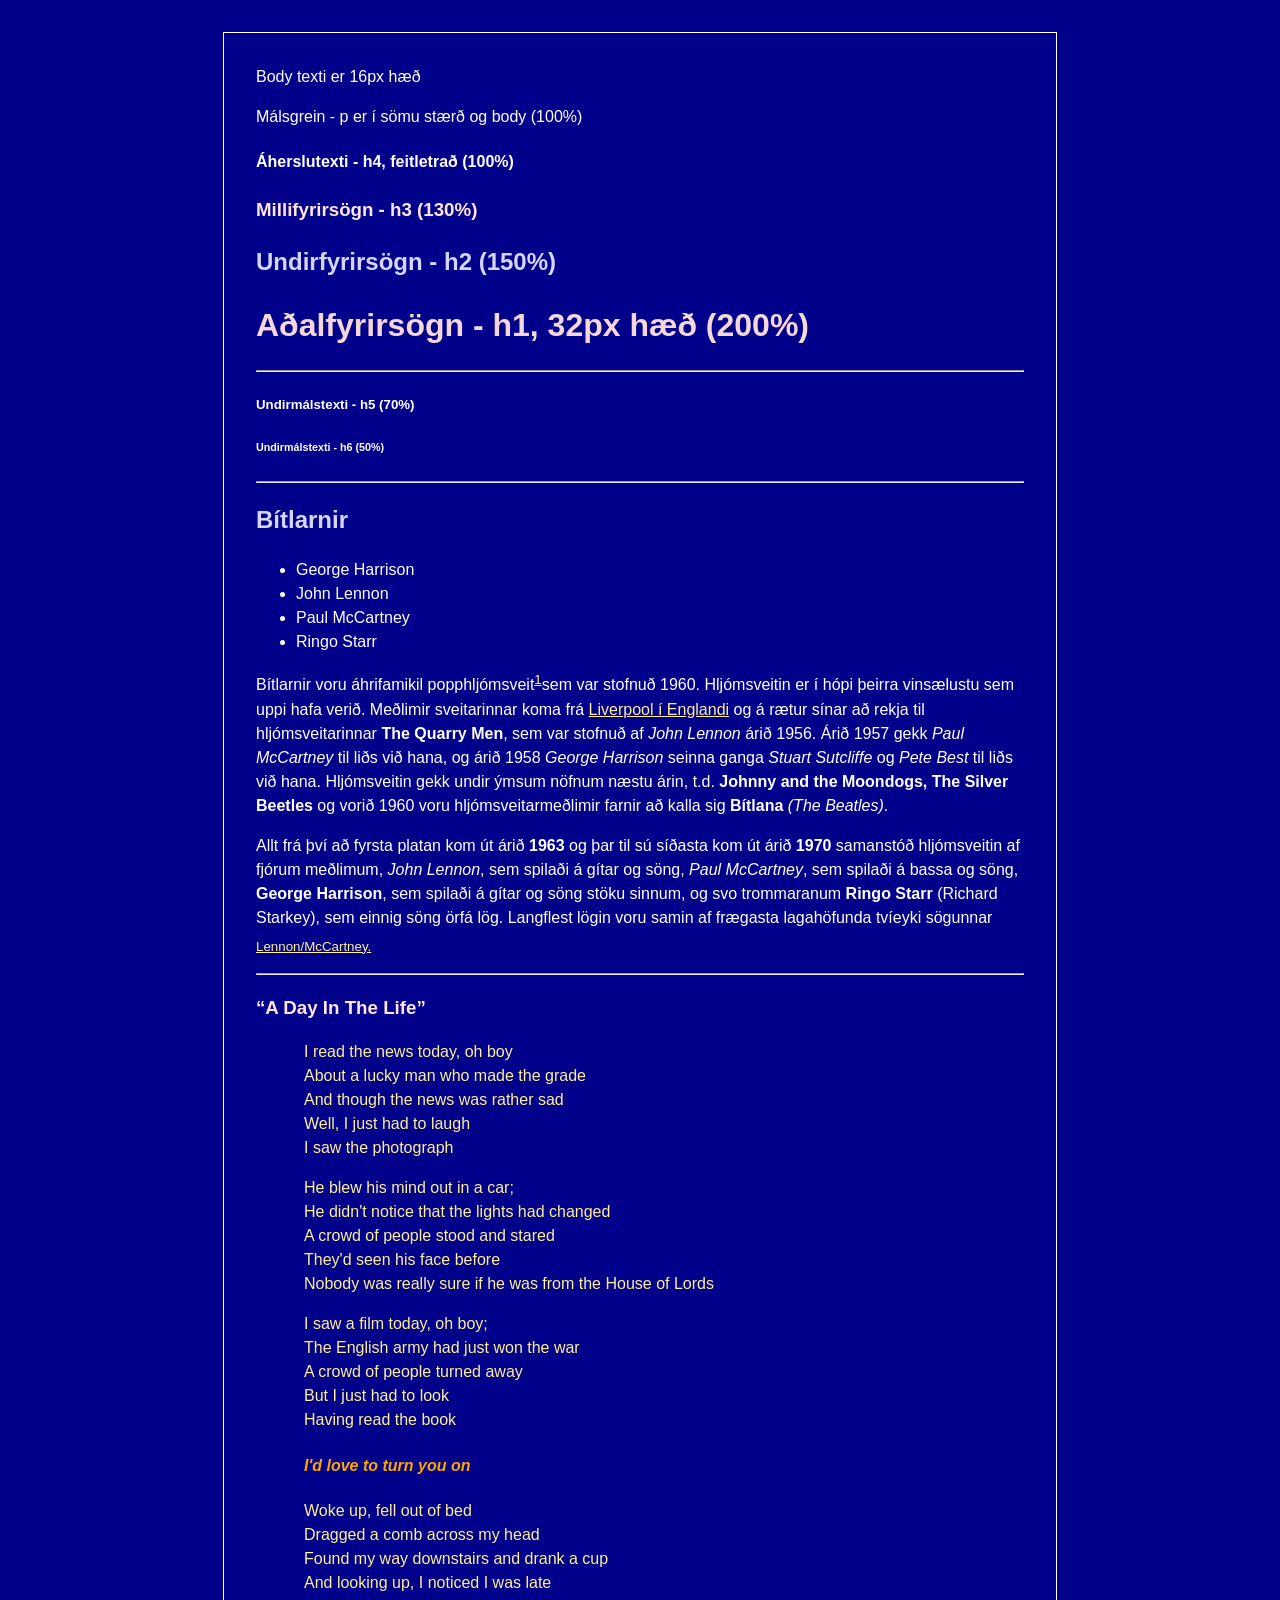
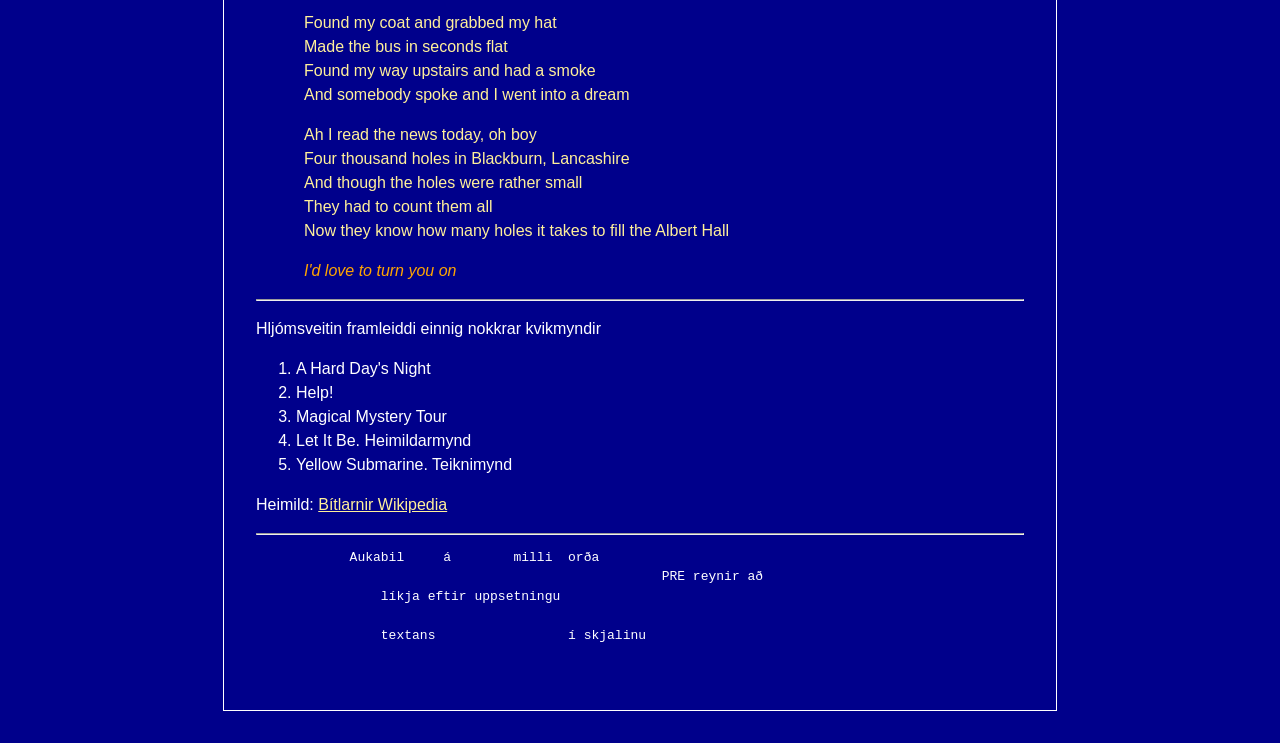
==== index.html @ 7739164f "Add files via upload" ====
<!DOCTYPE html>
<html lang="is">
<head>
    <meta charset="UTF-8">
    <meta name="viewport" content="width=device-width, initial-scale=1.0">
    <title>Verkefni 1</title>
    <!--link er í head taginu -->
    <link rel="stylesheet" href="styles.css">
</head>
<body>
    Body texti er 16px hæð
    <p>Málsgrein - p er í sömu stærð og body (100%) </p>
    <h4>Áherslutexti - h4, feitletrað (100%)</h4>
    <h3>Millifyrirsögn - h3 (130%)</h3>
    <h2>Undirfyrirsögn - h2 (150%)</h2>
    <h1>A&eth;alfyrirsögn - h1, 32px hæð (200%)</h1> 
    <hr>
    <h5>Undirmálstexti - h5 (70%)</h5>
    <h6>Undirmálstexti - h6 (50%) </h6>
    <hr>
    <h2>Bítlarnir</h2>
    <ul><!-- skýringatexti - unordered list --> <!--  -->
        <li>George Harrison</li>
        <li>John Lennon</li>
        <li>Paul McCartney</li>
        <li>Ringo Starr</li>
    </ul> 
    <p>Bítlarnir voru áhrifamikil popphljómsveit<sup><a href="https://en.wikipedia.org/wiki/The_Beatles">1</a></sup>sem var stofnuð 1960. Hljómsveitin er í hópi þeirra vinsælustu sem uppi hafa verið. Meðlimir sveitarinnar koma frá <a href="https://en.wikipedia.org/wiki/Liverpool">Liverpool í Englandi</a> og á rætur sínar að rekja til hljómsveitarinnar <strong>The Quarry Men</strong>, sem var stofnuð af <em>John Lennon</em> árið 1956. Árið 1957 gekk <em>Paul McCartney</em> til liðs við hana, og árið 1958 <em>George Harrison</em> seinna ganga <em>Stuart Sutcliffe</em> og <em>Pete Best</em> til liðs við hana. Hljómsveitin gekk undir ýmsum nöfnum næstu árin, t.d. <strong>Johnny and the Moondogs, The Silver Beetles</strong> og vorið 1960 voru hljómsveitarmeðlimir farnir að kalla sig <strong>Bítlana</strong> <em>(The Beatles)</em>.
    </p>
    <p>Allt frá því að fyrsta platan kom út árið <strong>1963</strong> og þar til sú síðasta kom út árið <strong>1970</strong> samanstóð hljómsveitin af fjórum meðlimum, <i>John Lennon</i>, sem spilaði á gítar og söng, <i>Paul McCartney</i>, sem spilaði á bassa og söng, <strong>George Harrison</strong>, sem spilaði á gítar og söng stöku sinnum, og svo trommaranum <strong>Ringo Starr </strong>(Richard Starkey), sem einnig söng örfá lög. Langflest lögin voru samin af frægasta lagahöfunda tvíeyki sögunnar <sub> <a href="#">Lennon/McCartney.</a> </sub>
    </p>
    <hr>
    <h3>&ldquo;A Day In The Life&rdquo;</h3>
    <section class="poem">
        <p>
            I read the news today, oh boy <br>
            About a lucky man who made the grade <br>
            And though the news was rather sad <br>
            Well, I just had to laugh <br>
            I saw the photograph
        </p>
        <p>
            He blew his mind out in a car; <br>
            He didn't notice that the lights had changed  <br>
            A crowd of people stood and stared <br>
            They'd seen his face before <br>
            Nobody was really sure if he was from the House of Lords
        </p>
        <p>
            I saw a film today, oh boy; <br>
            The English army had just won the war <br>
            A crowd of people turned away <br>
            But I just had to look <br>
            Having read the book
        </p>
        <h4><em>I'd love to turn you on</em></h4>
        <p>Woke up, fell out of bed <br>
            Dragged a comb across my head <br>
            Found my way downstairs and drank a cup <br>
            And looking up, I noticed I was late
        </p>
        <p>
            Found my coat and grabbed my hat <br>
            Made the bus in seconds flat<br>
            Found my way upstairs and had a smoke<br>
            And somebody spoke and I went into a dream
        </p>
        <p>
            Ah I read the news today, oh boy<br>
            Four thousand holes in Blackburn, Lancashire<br>
            And though the holes were rather small<br>
            They had to count them all<br>
            Now they know how many holes it takes to fill the Albert Hall
        </p>
        <p><em>I'd love to turn you on</em></p>
    </section>
    <hr>
    <p>Hljómsveitin framleiddi einnig nokkrar kvikmyndir</p>
    <ol>
        <li>A Hard Day's Night </li>
        <li>Help!</li>
        <li>Magical Mystery Tour</li>
        <li>Let It Be. Heimildarmynd</li>
        <li>Yellow Submarine. Teiknimynd</li>
    </ol>
    <p>Heimild: <a href="https://is.wikipedia.org/wiki/Bítlarnir">Bítlarnir Wikipedia</a> </p>    
    <hr>
    <pre>
            Aukabil  	á 	 milli 	orða
                                                    PRE reynir að 
                líkja eftir uppsetningu 

                textans			í skjalinu
    </pre>
</body>
</html>
---- styles.css ----
/* pc[alt+ctrl]+7 - mac[opt]+7 { +9 } */
body {
    max-width: 768px;
    margin: 2rem auto; /* top + bottom */
    padding: 2rem;
    font-family: sans-serif;
    background-color: darkblue;
    color: white;
    line-height: 1.5; 
    border: 1px solid white; /* -width; -style; -color */
}
h1 {
    color: rgb(245, 215, 215);
}
h2 {
    color: rgb(213, 213, 248);
}
h3 {
    color:rgb(255, 228, 228);
}
/* *** hulduklasar link, visited *** */
a:link {
    color:rgb(255, 240, 154); 
    text-decoration:underline;
}
a:visited {
    color:rgb(255, 228, 228); 
    text-decoration:none;
}
a:hover,
a:active {
    color:orange; 
    text-decoration:none;
}
.poem {
    padding-left: 3rem;
    color:rgb(255, 240, 154);
}
.poem em {
    color:orange;
}
.uppercase {
    text-transform: uppercase;
}
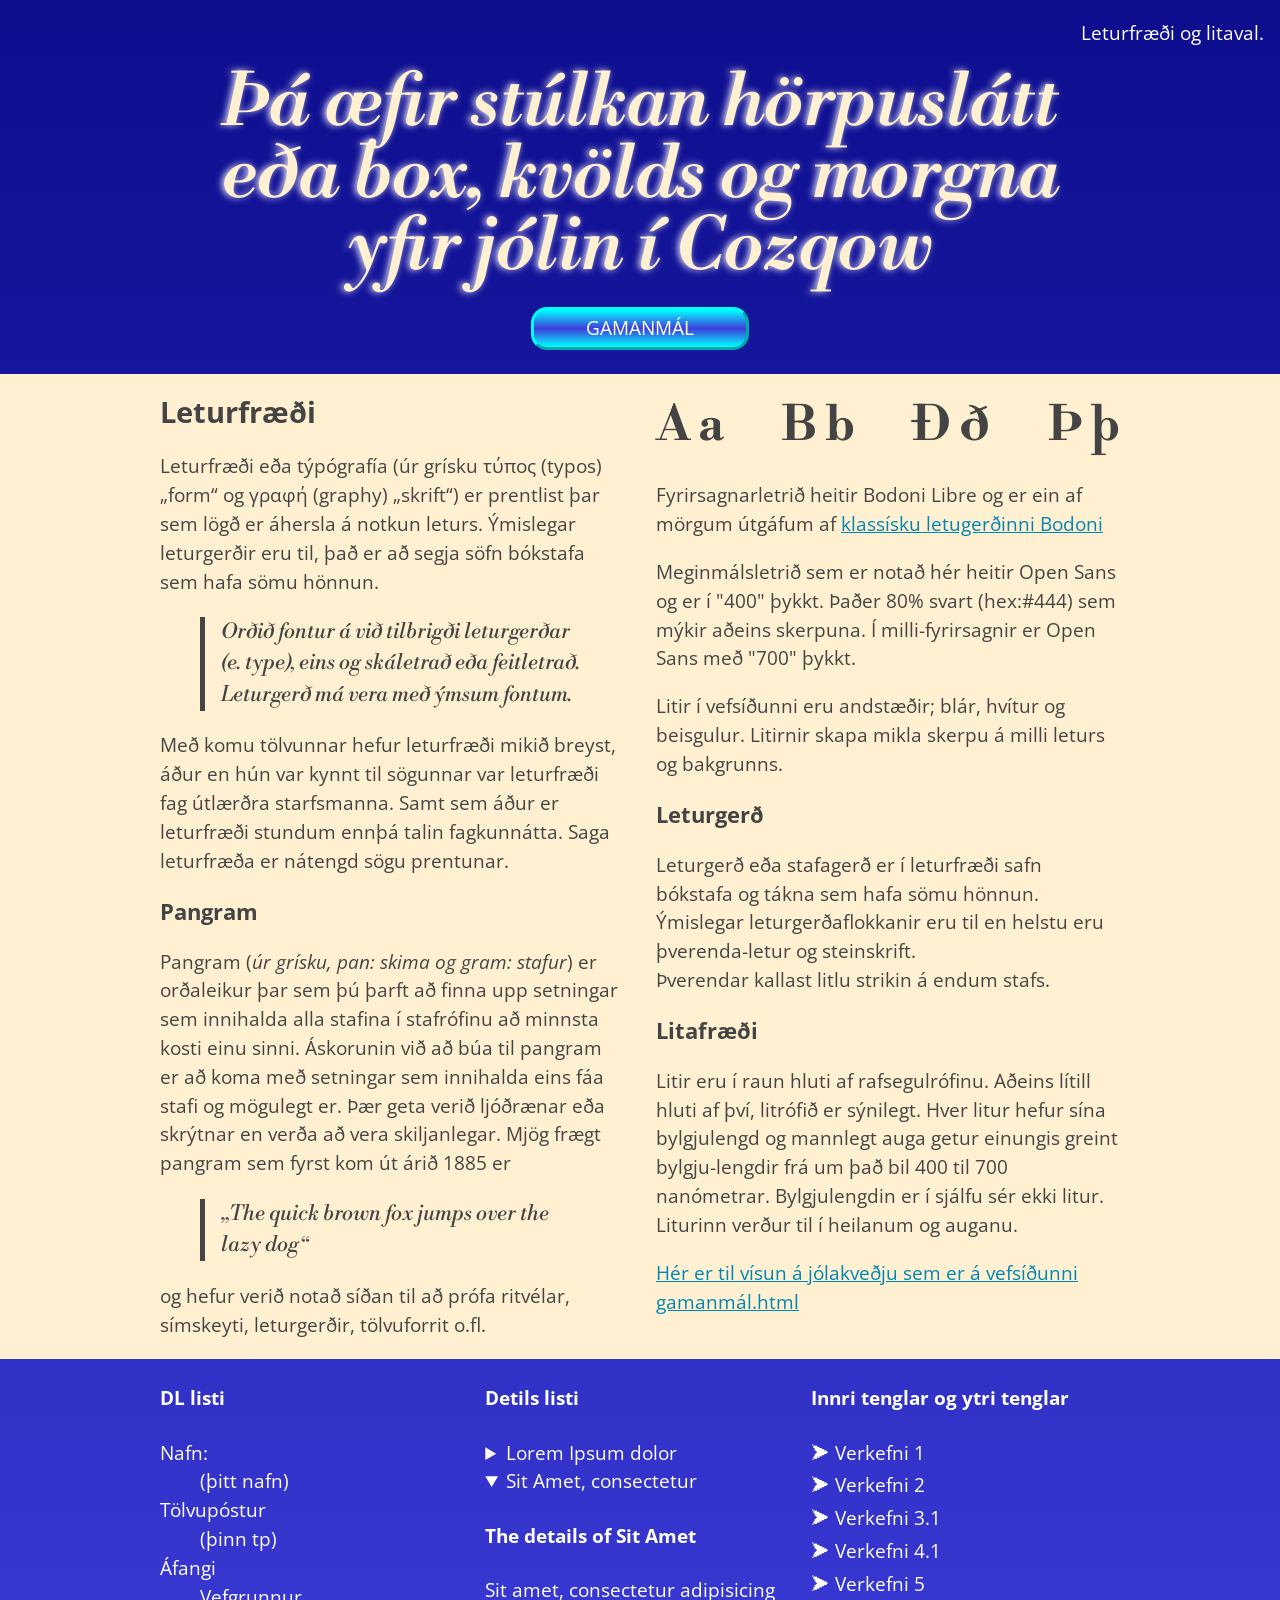
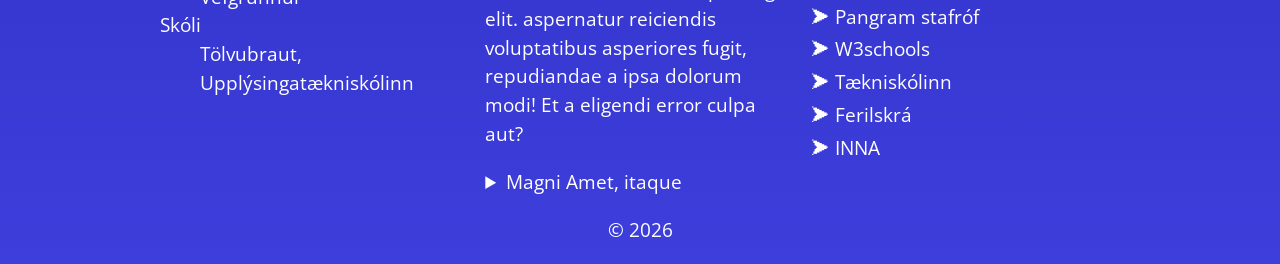
==== commit 38e9fa79: "Add files via upload" ====
--- a/index.html
+++ b/index.html
@@ -1,96 +1,102 @@
 <!DOCTYPE html>
 <html lang="is">
-<head>
-    <meta charset="UTF-8">
+  <head>
     <meta name="viewport" content="width=device-width, initial-scale=1.0">
-    <title>Verkefni 1</title>
-    <!--link er í head taginu -->
-    <link rel="stylesheet" href="styles.css">
-</head>
-<body>
-    Body texti er 16px hæð
-    <p>Málsgrein - p er í sömu stærð og body (100%) </p>
-    <h4>Áherslutexti - h4, feitletrað (100%)</h4>
-    <h3>Millifyrirsögn - h3 (130%)</h3>
-    <h2>Undirfyrirsögn - h2 (150%)</h2>
-    <h1>A&eth;alfyrirsögn - h1, 32px hæð (200%)</h1> 
-    <hr>
-    <h5>Undirmálstexti - h5 (70%)</h5>
-    <h6>Undirmálstexti - h6 (50%) </h6>
-    <hr>
-    <h2>Bítlarnir</h2>
-    <ul><!-- skýringatexti - unordered list --> <!--  -->
-        <li>George Harrison</li>
-        <li>John Lennon</li>
-        <li>Paul McCartney</li>
-        <li>Ringo Starr</li>
-    </ul> 
-    <p>Bítlarnir voru áhrifamikil popphljómsveit<sup><a href="https://en.wikipedia.org/wiki/The_Beatles">1</a></sup>sem var stofnuð 1960. Hljómsveitin er í hópi þeirra vinsælustu sem uppi hafa verið. Meðlimir sveitarinnar koma frá <a href="https://en.wikipedia.org/wiki/Liverpool">Liverpool í Englandi</a> og á rætur sínar að rekja til hljómsveitarinnar <strong>The Quarry Men</strong>, sem var stofnuð af <em>John Lennon</em> árið 1956. Árið 1957 gekk <em>Paul McCartney</em> til liðs við hana, og árið 1958 <em>George Harrison</em> seinna ganga <em>Stuart Sutcliffe</em> og <em>Pete Best</em> til liðs við hana. Hljómsveitin gekk undir ýmsum nöfnum næstu árin, t.d. <strong>Johnny and the Moondogs, The Silver Beetles</strong> og vorið 1960 voru hljómsveitarmeðlimir farnir að kalla sig <strong>Bítlana</strong> <em>(The Beatles)</em>.
-    </p>
-    <p>Allt frá því að fyrsta platan kom út árið <strong>1963</strong> og þar til sú síðasta kom út árið <strong>1970</strong> samanstóð hljómsveitin af fjórum meðlimum, <i>John Lennon</i>, sem spilaði á gítar og söng, <i>Paul McCartney</i>, sem spilaði á bassa og söng, <strong>George Harrison</strong>, sem spilaði á gítar og söng stöku sinnum, og svo trommaranum <strong>Ringo Starr </strong>(Richard Starkey), sem einnig söng örfá lög. Langflest lögin voru samin af frægasta lagahöfunda tvíeyki sögunnar <sub> <a href="#">Lennon/McCartney.</a> </sub>
-    </p>
-    <hr>
-    <h3>&ldquo;A Day In The Life&rdquo;</h3>
-    <section class="poem">
-        <p>
-            I read the news today, oh boy <br>
-            About a lucky man who made the grade <br>
-            And though the news was rather sad <br>
-            Well, I just had to laugh <br>
-            I saw the photograph
-        </p>
-        <p>
-            He blew his mind out in a car; <br>
-            He didn't notice that the lights had changed  <br>
-            A crowd of people stood and stared <br>
-            They'd seen his face before <br>
-            Nobody was really sure if he was from the House of Lords
-        </p>
-        <p>
-            I saw a film today, oh boy; <br>
-            The English army had just won the war <br>
-            A crowd of people turned away <br>
-            But I just had to look <br>
-            Having read the book
-        </p>
-        <h4><em>I'd love to turn you on</em></h4>
-        <p>Woke up, fell out of bed <br>
-            Dragged a comb across my head <br>
-            Found my way downstairs and drank a cup <br>
-            And looking up, I noticed I was late
-        </p>
-        <p>
-            Found my coat and grabbed my hat <br>
-            Made the bus in seconds flat<br>
-            Found my way upstairs and had a smoke<br>
-            And somebody spoke and I went into a dream
-        </p>
-        <p>
-            Ah I read the news today, oh boy<br>
-            Four thousand holes in Blackburn, Lancashire<br>
-            And though the holes were rather small<br>
-            They had to count them all<br>
-            Now they know how many holes it takes to fill the Albert Hall
-        </p>
-        <p><em>I'd love to turn you on</em></p>
-    </section>
-    <hr>
-    <p>Hljómsveitin framleiddi einnig nokkrar kvikmyndir</p>
-    <ol>
-        <li>A Hard Day's Night </li>
-        <li>Help!</li>
-        <li>Magical Mystery Tour</li>
-        <li>Let It Be. Heimildarmynd</li>
-        <li>Yellow Submarine. Teiknimynd</li>
-    </ol>
-    <p>Heimild: <a href="https://is.wikipedia.org/wiki/Bítlarnir">Bítlarnir Wikipedia</a> </p>    
-    <hr>
-    <pre>
-            Aukabil  	á 	 milli 	orða
-                                                    PRE reynir að 
-                líkja eftir uppsetningu 
-
-                textans			í skjalinu
-    </pre>
-</body>
+    <meta charset="utf-8"> 
+    <title>Verkefni 5 Leturfræði og litaval</title>
+	<!--hér sækjum við leturgerðir af fonts.gooogle.com--> 
+	<link rel="preconnect" href="https://fonts.googleapis.com">
+	<link rel="preconnect" href="https://fonts.gstatic.com" crossorigin>
+	<link href="https://fonts.googleapis.com/css2?family=Libre+Bodoni:ital,wght@0,400..700;1,400..700&family=Open+Sans:ital,wght@0,300..800;1,300..800&display=swap" rel="stylesheet">   
+	<link rel="stylesheet" href="styles.css">
+  </head>
+  <body>
+    <p class="right">Leturfræði og litaval.</p>
+    <header class="container">
+        <h1>Þá æfir stúlkan hörpuslátt eða box, kvölds og morgna yfir jólin í Cozqow</h1>
+        <a href="gamanmal.html" class="header-button">Gamanmál</a>
+    </header>
+    <div class="main-bg"> 
+    	<main class="container col-2">
+			<article>
+				<h2>Leturfræði</h2>
+				<p>Leturfræði eða týpógrafía (úr grísku τύπος (typos) „form“ og γραφή (graphy) „skrift“) er prentlist þar sem lögð er áhersla á notkun leturs. Ýmislegar leturgerðir eru til, það er að segja söfn bókstafa sem hafa sömu hönnun. </p>
+				<blockquote>Orðið fontur á við tilbrigði leturgerðar <em>(e. type)</em>, eins og skáletrað eða feitletrað. Leturgerð má vera með ýmsum fontum.</blockquote>
+				<p>Með komu tölvunnar hefur leturfræði mikið breyst, áður en hún var kynnt til sögunnar var leturfræði fag útlærðra starfsmanna. Samt sem áður er leturfræði stundum ennþá talin fagkunnátta. Saga leturfræða er nátengd sögu prentunar.
+				</p>
+				<h3>Pangram</h3>
+				<p>Pangram (<em>úr grísku, pan: skima og gram: stafur</em>) er orðaleikur þar sem þú þarft að finna upp setningar sem innihalda alla stafina í stafrófinu að minnsta kosti einu sinni. Áskorunin við að búa til  pangram er að koma með setningar sem innihalda eins fáa stafi og mögulegt er. Þær geta verið ljóðrænar eða skrýtnar en verða að vera skiljanlegar. Mjög frægt pangram sem fyrst kom út árið 1885 er 
+				<blockquote>„The quick brown fox jumps over the lazy dog“</blockquote> og hefur verið notað síðan til að prófa ritvélar, símskeyti, leturgerðir, tölvuforrit o.fl.</p>
+			</article>
+			<article>
+				<section class="bodoni">
+					<h1>A a</h1>
+					<h1>B b</h1>
+					<h1>Ð ð</h1>
+					<h1>Þ þ</h1>
+				</section>
+				<p>Fyrirsagnarletrið heitir Bodoni Libre og er ein af mörgum útgáfum af <a href="https://en.wikipedia.org/wiki/Bodoni"> klassísku letugerðinni Bodoni</a> </li>
+				</p><p>Meginmálsletrið sem er notað hér heitir Open Sans og er í "400" þykkt. Þaðer 80% svart (hex:#444) sem mýkir aðeins skerpuna. Í milli-fyrirsagnir er Open Sans með "700" þykkt.
+				</p><p>Litir í vefsíðunni eru andstæðir; blár, hvítur og beisgulur. Litirnir skapa mikla skerpu á milli leturs og bakgrunns. </p>
+				<h3>Leturgerð</h3>
+				<p>Leturgerð eða stafagerð er í leturfræði safn bókstafa og tákna sem hafa sömu hönnun. Ýmislegar leturgerða<wbr>flokkanir eru til en helstu eru þverenda-<wbr>letur og steinskrift. <br>Þverendar kallast litlu strikin á endum stafs.</p> 
+				<h3>Litafræði</h3>
+				<p>Litir eru í raun hluti af rafsegulrófinu. Aðeins lítill hluti af því, litrófið er sýnilegt. Hver litur hefur sína bylgjulengd og mannlegt auga getur einungis greint bylgju-<wbr>lengdir frá um það bil 400 til 700 nanómetrar. Bylgjulengdin er í sjálfu sér ekki litur. Liturinn verður til í heilanum og auganu.
+				</p>       <!-- Ath! ID # er stafnæmt -->
+				<p><a href="gamanmal.html#Jólakveðja">Hér er til vísun á jólakveðju sem er á vefsíðunni gamanmál.html</a></p>
+			</article>
+    	</main>
+    </div> <!--bakgrunnur endar hér-->
+    <footer class="container col-3">
+      <nav>
+        <h4>DL listi </h4>
+        <dl><!--Description list, nafn tölvupóstur, áfangi og skóli-->
+			<dt>Nafn:</dt>
+				<dd>(þitt nafn)</dd>
+			<dt>Tölvupóstur</dt>
+				<dd>(þinn tp)</dd>
+			<dt>Áfangi</dt>
+				<dd>Vefgrunnur</dd>
+			<dt>Skóli</dt>
+				<dd>Tölvubraut, Upplýsingatækniskólinn</dd>
+        </dl>
+      </nav>
+      <nav>
+			<h4>Detils listi</h4>
+			<details name="listi">
+				<summary>Lorem Ipsum dolor</summary>
+				<h4>The details of Lorem Ipsum</h4>
+				<p>Lorem ipsum dolor sit amet, consectetur adipisicing elit. Magni amet, itaque praesentium obcaecati nesciunt, aspernatur reiciendis voluptatibus asperiores fugit?</p>
+			</details>
+			<details name="listi" open> <!--hægt að bæta við eigindinu (atribute) "open" í listan-->
+				<summary>Sit Amet, consectetur</summary>
+				<h4>The details of Sit Amet</h4>
+				<p>Sit amet, consectetur adipisicing elit. aspernatur reiciendis voluptatibus asperiores fugit, repudiandae a ipsa dolorum modi! Et a eligendi error culpa aut?</p>
+			</details>
+			<details name="listi">
+				<summary>Magni Amet, itaque</summary>
+				<h4>The details of Magni Amet</h4>
+				<p>Magni amet, itaque praesentium obcaecati nesciunt, Lorem ipsum dolor sit amet, consectetur adipisicing elit. aspernatur reiciendis voluptatibus asperiores fugit, repudiandae a ipsa dolorum modi! Et a eligendi error culpa aut?</p>
+			</details>
+      </nav>
+      <nav>
+		<h4>Innri tenglar og ytri tenglar</em></h4>
+		<ul>
+			<li><a href="../verkefni-1/index.html">Verkefni 1</a></li>
+			<li><a href="../verkefni-2//verkefni-21/index.html">Verkefni 2</a></li>
+			<li><a href="../verkefni-3/verkefni-31/index.html">Verkefni 3.1</a></li>
+			<li><a href="../verkefni-4/verkefni-41/index.html">Verkefni 4.1</a></li>
+			<li><a href="#">Verkefni 5</a></li>
+		</ul>
+        <ul>
+			<li><a href="https://pangram.me/">Pangram stafróf</a></li>
+			<li><a href="https://www.w3schools.com/">W3schools</a></li>
+			<li><a href="https://www.tskoli.is">Tækniskólinn</a></li>
+			<li><a href="#">Ferilskrá</a></li>
+			<li><a href="https://www.inna.is">INNA</a></li>
+        </ul>
+      </nav>
+      </footer>
+    <p class="center">&copy; 2026  <!--nafnið þitt hér--></p>
+  </body>
 </html>
--- a/styles.css
+++ b/styles.css
@@ -1,44 +1,221 @@
-/* pc[alt+ctrl]+7 - mac[opt]+7 { +9 } */
+html {
+    scroll-behavior: smooth;
+}
+
 body {
-    max-width: 768px;
-    margin: 2rem auto; /* top + bottom */
-    padding: 2rem;
-    font-family: sans-serif;
-    background-color: darkblue;
-    color: white;
-    line-height: 1.5; 
-    border: 1px solid white; /* -width; -style; -color */
-}
-h1 {
-    color: rgb(245, 215, 215);
-}
-h2 {
-    color: rgb(213, 213, 248);
-}
-h3 {
-    color:rgb(255, 228, 228);
-}
-/* *** hulduklasar link, visited *** */
+  font-family: "Open Sans", sans-serif;
+  font-optical-sizing: auto;
+  font-weight: 400;
+  font-style: normal;
+  font-variation-settings:"wdth" 100;
+  background-color: rgb(13, 13, 142); /* til vara - fallback */
+  background-image: linear-gradient(to bottom, rgb(13, 13, 142), rgb(62, 62, 220));
+  color:white;
+  margin:0;
+}
+
+h1, h2, h3 {
+    margin: 1rem 0 0 0;
+}
+.container {
+    margin: 0 1rem;
+}
+header h1 {
+  font-family: "Libre Bodoni", serif;
+  font-optical-sizing: auto;
+  font-weight: 500;
+  font-style: oblique;
+  font-size: 2rem;
+  text-align: center;
+  text-shadow: -2px 0px 7px rgba(255, 255, 255, 0.9);
+  color: rgb(255, 240, 209);
+}
+.bodoni {
+    display: flex;
+    flex-flow: row;
+    justify-content: space-between;
+}
+.bodoni h1 {
+    font-family: "Libre Bodoni", serif;
+    font-size: 3rem;
+}
+/* bakgrunnslitur í main */
+.main-bg {
+    background-color: rgb(255, 240, 209);
+    color: rgb(68, 68, 68);
+}
+blockquote {
+    border-left: 5px solid rgb(68, 68, 68);
+    padding-left: 1rem;
+    font-family: "Libre Bodoni", serif;
+    font-style: italic;
+    font-weight: 300;
+    font-size: 1.3rem;
+}
+
+/*grid dálkar*/
+.col-2,
+.col-3 {
+    display: grid;
+    grid-template-columns: 1fr;
+}
+/* grid svæði (area) */
+.col-31 {
+    display: grid;
+    grid-template-areas: 
+    "aside-menu"
+    "articles";
+}
+.articles {
+    grid-area: articles;
+}
+.aside-menu {
+    /*grid-area: aside-menu;*/
+    display: flex;
+    flex-flow: column;
+    align-items:center;
+}
+.aside-menu a {
+    padding: 4px 8px;
+    display: flex;
+    flex-grow: 1;
+}
+.sticky-menu {
+    position: sticky;
+    top:0;
+    background-color: rgb(255, 240, 209);
+    display: flex;
+    flex-direction: row;
+    justify-content: center;
+}
+.padd-top-7 article {
+    padding-top: 7rem;
+} 
+.padd-top-7 article:first-child {
+    padding-top: 0;
+}
+
+
+/* tenglar body */
 a:link {
-    color:rgb(255, 240, 154); 
-    text-decoration:underline;
+    color:rgb(255, 255, 255);
 }
 a:visited {
-    color:rgb(255, 228, 228); 
-    text-decoration:none;
-}
-a:hover,
-a:active {
-    color:orange; 
-    text-decoration:none;
-}
-.poem {
-    padding-left: 3rem;
-    color:rgb(255, 240, 154);
-}
-.poem em {
-    color:orange;
-}
-.uppercase {
+    color: rgb(219, 238, 255);
+}
+/* footer tenglar */
+footer ul {
+    margin: 0;
+    padding: 0;
+}
+footer li {
+    list-style-type: none;
+} 
+footer a {
+    display: block;
+    margin-bottom: 4px;
+    text-decoration: none;
+}
+footer a:before {
+    content: "⮞ "
+}
+footer a:hover {
+    text-decoration: underline;
+    color: aqua;
+}
+/* main-bg tenglar */
+.main-bg a:link {
+    color: rgb(0, 134, 179);
+}
+.main-bg a:visited {
+    color: rgb(68, 68, 68);
+}
+.center {
+    text-align: center;
+}
+.right {
+    text-align: right;
+    padding-right: 1rem;
+}
+.header-button {
+    display: block;
+    border: 3px outset cyan;
+    border-radius: 1rem;
+    width: 180px;
+    margin: 1.5rem auto;
+    padding: 4px 1rem;
+    text-align: center;
+    text-decoration: none;
     text-transform: uppercase;
+    background-image: linear-gradient(rgb(0, 255, 255), rgb(62, 62, 220), rgb(0, 255, 255));;
+}
+.header-button:hover,
+.header-button:active {
+    background-image: linear-gradient( rgb(62, 62, 220), rgb(0, 255, 255), rgb(62, 62, 220));;
+    border: 3px inset cyan;
+}
+/********** viðmið ****************/
+
+@media screen and (min-width:768px){
+    .col-2 {
+        grid-template-columns: 1fr 1fr;
+        column-gap: 2rem;
+    }
+    .col-3 {
+        grid-template-columns: 1fr 1fr 1fr;
+        column-gap: 1rem;
+    }
+    header h1 {
+        font-size: 2.5rem;
+    }
+    /* grid svæði (area) */
+    .col-31 {
+        display: grid;
+        grid-template-areas: 
+        "articles articles articles aside-menu"
+        ;
+        column-gap: 3rem;
+    }
+    aside {
+        position: sticky;
+        top:0;
+    }
+    .aside-menu {
+        display: flex;
+        flex-flow: row;
+        align-content: space-between;
+        /* padding-top: 2.6rem; */
+    }
+
+    .aside-menu a{
+        display: flex;            
+    }
+
+    .sticky-menu {
+    flex-direction: row;
+    text-align: center;
+}
+
+    .padd-top-7 article {
+    padding-top: 0;
+    }
+}
+@media screen and (min-width:960px){
+    .container {
+        max-width: 960px;
+        margin: auto;
+    }
+        header h1 {
+        font-size: 3.5rem;
+    }
+}
+@media screen and (min-width:1280px) {
+    body {
+        font-size: 1.2rem;
+        line-height: 1.5;
+    }
+    header h1 {
+        font-size: 4.5rem;
+        line-height: 1;
+    }    
 }
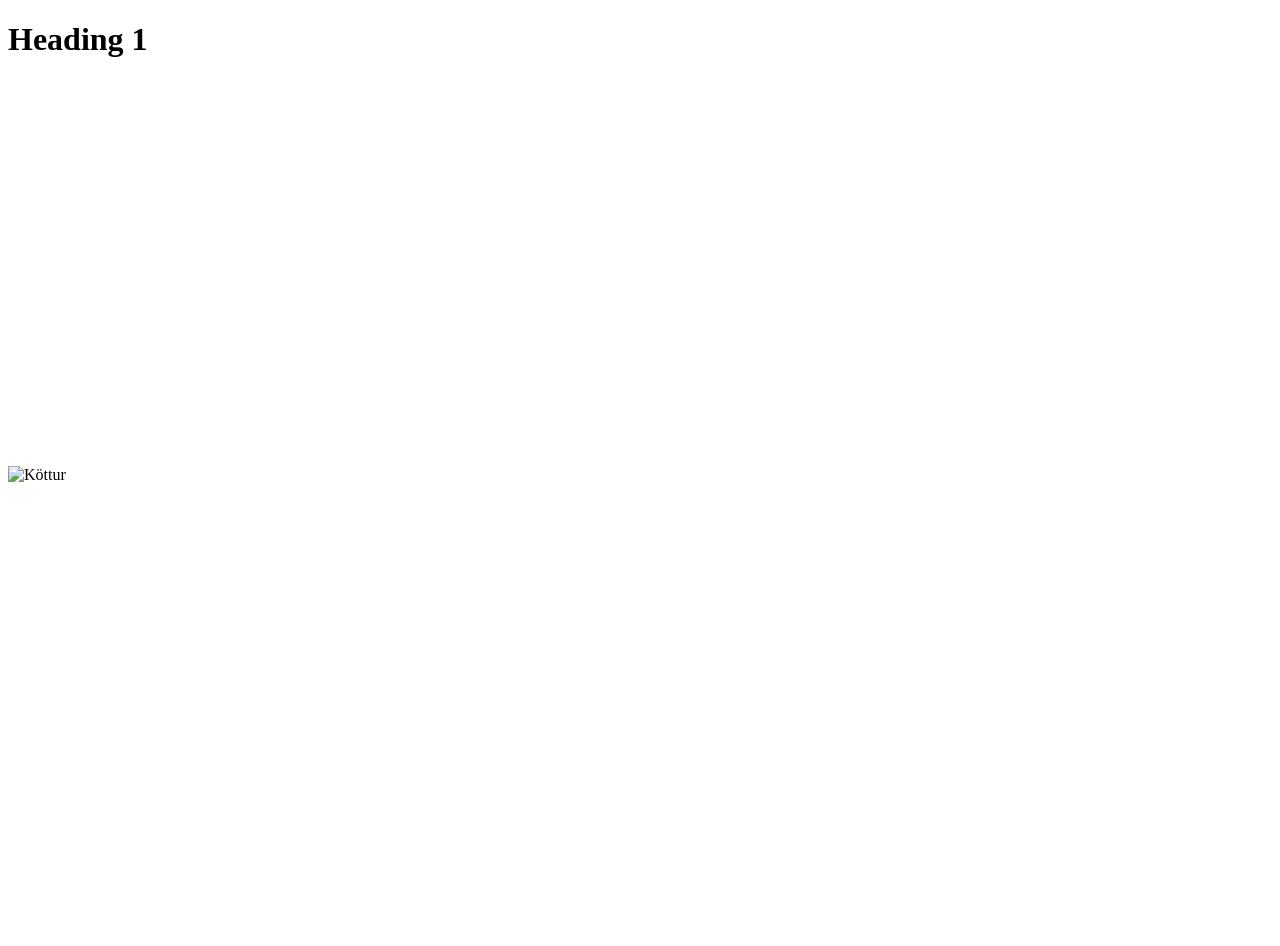
==== commit 198c92a5: "Add files via upload" ====
--- a/index.html
+++ b/index.html
@@ -1,102 +1,23 @@
-<!DOCTYPE html>
-<html lang="is">
-  <head>
-    <meta name="viewport" content="width=device-width, initial-scale=1.0">
-    <meta charset="utf-8"> 
-    <title>Verkefni 5 Leturfræði og litaval</title>
-	<!--hér sækjum við leturgerðir af fonts.gooogle.com--> 
-	<link rel="preconnect" href="https://fonts.googleapis.com">
-	<link rel="preconnect" href="https://fonts.gstatic.com" crossorigin>
-	<link href="https://fonts.googleapis.com/css2?family=Libre+Bodoni:ital,wght@0,400..700;1,400..700&family=Open+Sans:ital,wght@0,300..800;1,300..800&display=swap" rel="stylesheet">   
-	<link rel="stylesheet" href="styles.css">
-  </head>
-  <body>
-    <p class="right">Leturfræði og litaval.</p>
-    <header class="container">
-        <h1>Þá æfir stúlkan hörpuslátt eða box, kvölds og morgna yfir jólin í Cozqow</h1>
-        <a href="gamanmal.html" class="header-button">Gamanmál</a>
-    </header>
-    <div class="main-bg"> 
-    	<main class="container col-2">
-			<article>
-				<h2>Leturfræði</h2>
-				<p>Leturfræði eða týpógrafía (úr grísku τύπος (typos) „form“ og γραφή (graphy) „skrift“) er prentlist þar sem lögð er áhersla á notkun leturs. Ýmislegar leturgerðir eru til, það er að segja söfn bókstafa sem hafa sömu hönnun. </p>
-				<blockquote>Orðið fontur á við tilbrigði leturgerðar <em>(e. type)</em>, eins og skáletrað eða feitletrað. Leturgerð má vera með ýmsum fontum.</blockquote>
-				<p>Með komu tölvunnar hefur leturfræði mikið breyst, áður en hún var kynnt til sögunnar var leturfræði fag útlærðra starfsmanna. Samt sem áður er leturfræði stundum ennþá talin fagkunnátta. Saga leturfræða er nátengd sögu prentunar.
-				</p>
-				<h3>Pangram</h3>
-				<p>Pangram (<em>úr grísku, pan: skima og gram: stafur</em>) er orðaleikur þar sem þú þarft að finna upp setningar sem innihalda alla stafina í stafrófinu að minnsta kosti einu sinni. Áskorunin við að búa til  pangram er að koma með setningar sem innihalda eins fáa stafi og mögulegt er. Þær geta verið ljóðrænar eða skrýtnar en verða að vera skiljanlegar. Mjög frægt pangram sem fyrst kom út árið 1885 er 
-				<blockquote>„The quick brown fox jumps over the lazy dog“</blockquote> og hefur verið notað síðan til að prófa ritvélar, símskeyti, leturgerðir, tölvuforrit o.fl.</p>
-			</article>
-			<article>
-				<section class="bodoni">
-					<h1>A a</h1>
-					<h1>B b</h1>
-					<h1>Ð ð</h1>
-					<h1>Þ þ</h1>
-				</section>
-				<p>Fyrirsagnarletrið heitir Bodoni Libre og er ein af mörgum útgáfum af <a href="https://en.wikipedia.org/wiki/Bodoni"> klassísku letugerðinni Bodoni</a> </li>
-				</p><p>Meginmálsletrið sem er notað hér heitir Open Sans og er í "400" þykkt. Þaðer 80% svart (hex:#444) sem mýkir aðeins skerpuna. Í milli-fyrirsagnir er Open Sans með "700" þykkt.
-				</p><p>Litir í vefsíðunni eru andstæðir; blár, hvítur og beisgulur. Litirnir skapa mikla skerpu á milli leturs og bakgrunns. </p>
-				<h3>Leturgerð</h3>
-				<p>Leturgerð eða stafagerð er í leturfræði safn bókstafa og tákna sem hafa sömu hönnun. Ýmislegar leturgerða<wbr>flokkanir eru til en helstu eru þverenda-<wbr>letur og steinskrift. <br>Þverendar kallast litlu strikin á endum stafs.</p> 
-				<h3>Litafræði</h3>
-				<p>Litir eru í raun hluti af rafsegulrófinu. Aðeins lítill hluti af því, litrófið er sýnilegt. Hver litur hefur sína bylgjulengd og mannlegt auga getur einungis greint bylgju-<wbr>lengdir frá um það bil 400 til 700 nanómetrar. Bylgjulengdin er í sjálfu sér ekki litur. Liturinn verður til í heilanum og auganu.
-				</p>       <!-- Ath! ID # er stafnæmt -->
-				<p><a href="gamanmal.html#Jólakveðja">Hér er til vísun á jólakveðju sem er á vefsíðunni gamanmál.html</a></p>
-			</article>
-    	</main>
-    </div> <!--bakgrunnur endar hér-->
-    <footer class="container col-3">
-      <nav>
-        <h4>DL listi </h4>
-        <dl><!--Description list, nafn tölvupóstur, áfangi og skóli-->
-			<dt>Nafn:</dt>
-				<dd>(þitt nafn)</dd>
-			<dt>Tölvupóstur</dt>
-				<dd>(þinn tp)</dd>
-			<dt>Áfangi</dt>
-				<dd>Vefgrunnur</dd>
-			<dt>Skóli</dt>
-				<dd>Tölvubraut, Upplýsingatækniskólinn</dd>
-        </dl>
-      </nav>
-      <nav>
-			<h4>Detils listi</h4>
-			<details name="listi">
-				<summary>Lorem Ipsum dolor</summary>
-				<h4>The details of Lorem Ipsum</h4>
-				<p>Lorem ipsum dolor sit amet, consectetur adipisicing elit. Magni amet, itaque praesentium obcaecati nesciunt, aspernatur reiciendis voluptatibus asperiores fugit?</p>
-			</details>
-			<details name="listi" open> <!--hægt að bæta við eigindinu (atribute) "open" í listan-->
-				<summary>Sit Amet, consectetur</summary>
-				<h4>The details of Sit Amet</h4>
-				<p>Sit amet, consectetur adipisicing elit. aspernatur reiciendis voluptatibus asperiores fugit, repudiandae a ipsa dolorum modi! Et a eligendi error culpa aut?</p>
-			</details>
-			<details name="listi">
-				<summary>Magni Amet, itaque</summary>
-				<h4>The details of Magni Amet</h4>
-				<p>Magni amet, itaque praesentium obcaecati nesciunt, Lorem ipsum dolor sit amet, consectetur adipisicing elit. aspernatur reiciendis voluptatibus asperiores fugit, repudiandae a ipsa dolorum modi! Et a eligendi error culpa aut?</p>
-			</details>
-      </nav>
-      <nav>
-		<h4>Innri tenglar og ytri tenglar</em></h4>
-		<ul>
-			<li><a href="../verkefni-1/index.html">Verkefni 1</a></li>
-			<li><a href="../verkefni-2//verkefni-21/index.html">Verkefni 2</a></li>
-			<li><a href="../verkefni-3/verkefni-31/index.html">Verkefni 3.1</a></li>
-			<li><a href="../verkefni-4/verkefni-41/index.html">Verkefni 4.1</a></li>
-			<li><a href="#">Verkefni 5</a></li>
-		</ul>
-        <ul>
-			<li><a href="https://pangram.me/">Pangram stafróf</a></li>
-			<li><a href="https://www.w3schools.com/">W3schools</a></li>
-			<li><a href="https://www.tskoli.is">Tækniskólinn</a></li>
-			<li><a href="#">Ferilskrá</a></li>
-			<li><a href="https://www.inna.is">INNA</a></li>
-        </ul>
-      </nav>
-      </footer>
-    <p class="center">&copy; 2026  <!--nafnið þitt hér--></p>
-  </body>
-</html>+<!DOCTYPE html>
+<html lang="en">
+<head>
+    <link rel="stylesheet" href="style.css">
+    <meta charset="UTF-8">
+    <meta name="viewport" content="width=device-width, initial-scale=1.0">
+    <link rel="stylesheet" href="style.css">
+    <title>Webpage</title>
+</head>
+<body>
+
+    <h1>Heading 1</h1>
+
+    <img src="cat.jpg" alt="Köttur">
+ 
+    <iframe width="560" height="315" src="https://www.youtube.com/embed/e3-5YC_oHjE?si=9jSxDebhfS1tVowl" title="YouTube video player" frameborder="0" allow="accelerometer; autoplay; clipboard-write; encrypted-media; gyroscope; picture-in-picture; web-share" referrerpolicy="strict-origin-when-cross-origin" allowfullscreen></iframe>
+
+<iframe frameborder="0" width="400px" height="400px" src="https://ja.is/webapi/kort/?lat=64.139168&lon=-21.902915&nz=16.16&layer=map" ></iframe>
+<iframe src="https://www.google.com/maps/embed?pb=!1m14!1m12!1m3!1d1740.293596285963!2d-21.902473246248274!3d64.13937147238788!2m3!1f0!2f0!3f0!3m2!1i1024!2i768!4f13.1!5e0!3m2!1sis!2sis!4v1791559003056!5m2!1sis!2sis" width="600" height="450" style="border:0;" allowfullscreen="" loading="lazy" referrerpolicy="strict-origin-when-cross-origin"></iframe>
+
+</body>
+</html>
+
